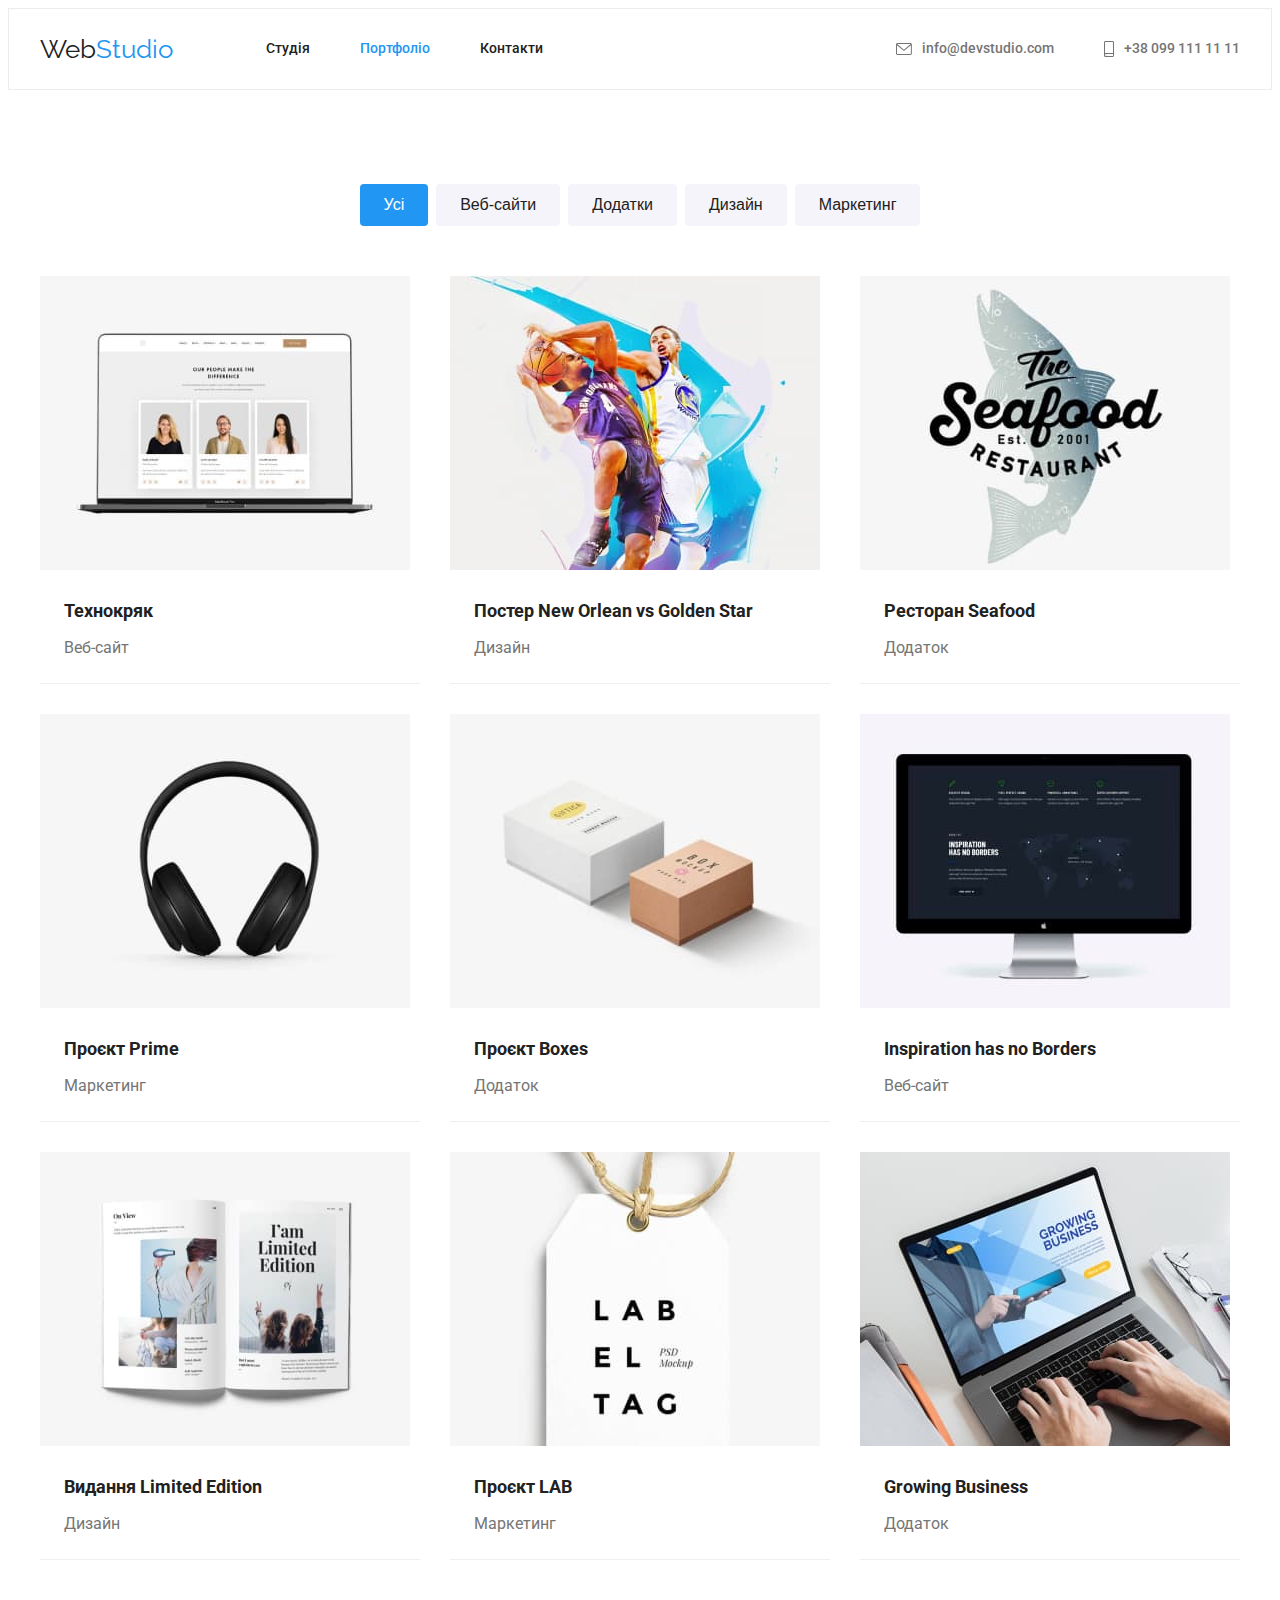
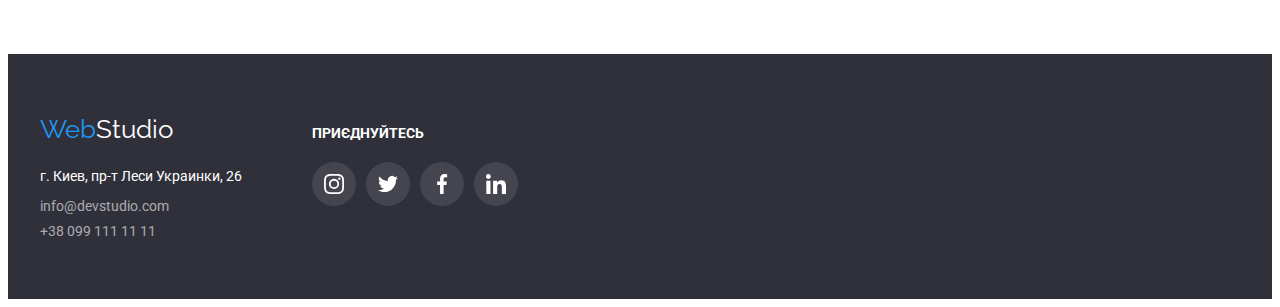
==== portfolio.html @ 684dcda2 "First commit" ====
<!DOCTYPE html>
<html lang="uk">

<head>
    <meta charset="UTF-8">
    <meta http-equiv="X-UA-Compatible" content="IE=edge">
    <meta name="viewport" content="width=device-width, initial-scale=1.0">
    <link rel="stylesheet" href="https://cdnjs.cloudflare.com/ajax/libs/modern-normalize/1.1.0/modern-normalize.min.css"
        integrity="sha512-wpPYUAdjBVSE4KJnH1VR1HeZfpl1ub8YT/NKx4PuQ5NmX2tKuGu6U/JRp5y+Y8XG2tV+wKQpNHVUX03MfMFn9Q=="
        crossorigin="anonymous" referrerpolicy="no-referrer" />
    <link rel="preconnect" href="https://fonts.googleapis.com">
    <link rel="preconnect" href="https://fonts.gstatic.com" crossorigin>
    <link
        href="https://fonts.googleapis.com/css2?family=Raleway:wght@700&family=Roboto:wght@400;500;700;900&display=swap"
        rel="stylesheet">

    <link rel="stylesheet" href="./css/style.css">
    <title>Portfolio</title>

</head>

<body>

    <header class="page-header">
        <div class="main-nav container">
            <nav class="header-nav">
                <a href="./index.html" class="logo-header">Web<span class="accent">Studio</span></a>
    
                <ul class="header-list list">
                    <li class="item"><a href="./index.html" class=" nav-link">Студія</a></li>
                    <li class="item"><a href="" class="accent nav-link">Портфоліо</a></li>
                    <li class="item"><a href="" class="nav-link">Контакти</a></li>
                </ul>
            </nav>
    
            <ul class="contacts-header list">
                <li class="item icon-mail">
                    <a class="contact link-mail" href="mailto:info@devstudio.com">
                        <svg class="header-icon" width="16" height="12">
                            <use href="./images/icons.svg#icon-envelope"></use>
                        </svg>
                        info@devstudio.com
                    </a>
                </li>
    
                <li class="item icon-phone">
                    <a class="contact link-number" href="tel:+380991111111">
                        <svg class="header-icon" width="10" height="16">
                            <use href="./images/icons.svg#icon-smartphone"></use>
                        </svg>
                        +38 099 111 11 11
                    </a>
                </li>
            </ul>
        </div>
    
    
    </header>

    <main>
        <section class="section portfolio">
            <div class="container">
                <h1 class="visually-hidden">Портфоліо</h1>
                <ul class="button-list list">
                    <li class="button-item">
                        <button type="button" class="button active">Усі</button>
                
                    </li>
                    <li class="button-item">
                        <button type="button" class="button">Веб-сайти</button>
                
                    </li>
                    <li class="button-item">
                        <button type="button" class="button">Додатки</button>
                
                    </li>
                    <li class="button-item">
                        <button type="button" class="button">Дизайн</button>
                
                    </li>
                    <li class="button-item">
                        <button type="button" class="button">Маркетинг</button>
                
                    </li>
                </ul>
                
                <ul class="contain-list list">
                    <li class="contain-item">
                        <a href="" class="link">
                            <img src="./images/laptop-open-website.jpg" alt="ноутбук-відкритий-сайт-компанії" width="370" height="294">

                            <div class="content">
                                <h2 class="contain-header"> Технокряк</h2>
                                <p class="contain-text">Веб-сайт</p>
                            </div>
                        </a>
                    </li>
                    <li class="contain-item">
                        <a href="" class="link">
                            <img src="./images/poster-neworleans-vs-goldenstate.jpg" alt="постер-команди-нба" width="370" height="294">

                            <div class="content">
                                <h2 class="contain-header">Постер New Orlean vs Golden Star</h2>
                                <p class="contain-text">Дизайн</p>
                            </div>
                        </a>
                    </li>
                    <li class="contain-item">
                        <a href="" class="link">
                            <img src="./images/restaurant-seafood-logo.jpg" alt="логотип-ресторану" width="370" height="294">

                            <div class="content">
                                <h2 class="contain-header">Ресторан Seafood</h2>
                                <p class="contain-text">Додаток</p>
                            </div>
                        </a>
                    </li>
                    <li class="contain-item">
                        <a href="" class="link">
                            <img src="./images/headphones.jpg" alt="навушники" width="370" height="294">

                            <div class="content">
                                <h2 class="contain-header">Проєкт Prime</h2>
                                <p class="contain-text">Маркетинг</p>
                            </div>
                        </a>
                    </li>
                    <li class="contain-item">
                        <a href="" class="link">
                            <img src="./images/two-boxes.jpg" alt="дві-коробки-проєкт" width="370" height="294">

                            <div class="content">
                                <h2 class="contain-header">Проєкт Boxes</h2>
                                <p class="contain-text">Додаток</p>
                            </div>
                        </a>
                    </li>
                    <li class="contain-item">
                        <a href="" class="link">
                            <img src="./images/computer-screen-website.jpg" alt="екран-компьютера-вебсайт" width="370" height="294">

                            <div class="content">
                                <h2 class="contain-header">Inspiration has no Borders</h2>
                                <p class="contain-text">Веб-сайт</p>
                            </div>
                        </a>
                    </li>
                    <li class="contain-item">
                        <a href="" class="link">
                            <img src="./images/book-page-open.jpg" alt="відкрита-книга-дизайн" width="370" height="294">

                            <div class="content">
                                <h2 class="contain-header">Видання Limited Edition</h2>
                                <p class="contain-text">Дизайн</p>
                            </div>
                        </a>
                    </li>
                    <li class="contain-item">
                        <a href="" class="link">
                            <img src="./images/label-tag.jpg" alt="проєкт-лаб" width="370" height="294">

                            <div class="content">
                                <h2 class="contain-header">Проєкт LAB</h2>
                                <p class="contain-text">Маркетинг</p>
                            </div>
                        </a>
                    </li>
                    <li class="contain-item">
                        <a href="" class="link">
                            <img src="./images/laptop-aplication-growing-business.jpg" alt="додаток-зростання-бізнесу" width="370"
                                height="294">
                            <div class="content">
                                <h2 class="contain-header">Growing Business</h2>
                                <p class="contain-text">Додаток</p>
                            </div>
                        </a>
                    </li>
                </ul>
            </div>
        </section>
        
        
    </main>

    <footer class="footer">
        <div class="container footer-flex">
            <div class="footer-adress">
                <a href="./index.html" class="logo-footer">Web<span class="white-span">Studio</span></a>
    
                <address class="address">
                    <ul class="contacts list">
                        <li class="footer-item"><a class="link-address" href="https://goo.gl/maps/LzQ1119umcAYYYz89"
                                target="_blank" rel="noopener noreferrer nofollow">г. Киев, пр-т Леси
                                Украинки, 26</a></li>
    
                        <li class="footer-item"><a class="link-mail" href="mailto:info@devstudio.com">info@devstudio.com</a>
                        </li>
                        <li class="footer-item"><a class="link-number" href="tel:+380991111111">+38 099 111 11 11</a></li>
                    </ul>
                </address>
            </div>
    
            <div class="social-links-footer">
                <span class="social-title">приєднуйтесь</span>
                <ul class="social-list list">
                    <li class="social-item"><a href="" class="social-link-footer link">
                            <svg class="social-icon" width="20" height="20">
                                <use href="./images/icons.svg#icon-instagram"></use>
                            </svg>
                        </a>
                    </li>
    
                    <li class="social-item"><a href="" class="social-link-footer link">
                            <svg class="social-icon" width="20" height="20">
                                <use href="./images/icons.svg#icon-twitter"></use>
                            </svg>
                        </a>
                    </li>
                    <li class="social-item"><a href="" class="social-link-footer link">
                            <svg class="social-icon" width="20" height="20">
                                <use href="./images/icons.svg#icon-facebook"></use>
                            </svg>
                        </a>
                    </li>
                    <li class="social-item"><a href="" class="social-link-footer link">
                            <svg class="social-icon" width="20" height="20">
                                <use href="./images/icons.svg#icon-linkedin"></use>
                            </svg>
                        </a>
                    </li>
                </ul>
            </div>
        </div>
    </footer>
</body>




</html>
---- css/style.css ----
:root{
    --main-light-color:#FFF;
    --main-dark-color:#212121;
    --main-background-color:#2F303A;
    --sec-background-color:#F5F4FA;

    --primary-text-color: #757575;
    --accent-color: #2196F3;

}

                    /*Global styles body*/

body {
    color: var(--primary-text-color);

    font-family: 'Roboto', sans-serif;
    font-size: 14px;

}

h1,
h2,
h3,
h4,
h5,
h6,
p {
    margin: 0;
}

.list {
    padding: 0;
    margin: 0;
    list-style: none;

}

.visually-hidden {
    position: absolute;
    width: 1px;
    height: 1px;
    margin: -1px;
    border: 0;
    padding: 0;
    white-space: nowrap;
    clip-path: inset(100%);
    clip: rect(0 0 0 0);
    overflow: hidden;
}

.container {
    margin-left: auto;
    margin-right: auto;
    width: 1200px;
    padding-left: 15px;
    padding-right: 15px;
}

.section {
    padding: 94px 0;
}


                        /* Header*/
.page-header {
    background-color: var(--main-light-color);
    border: 1px solid #ECECEC;
}

.main-nav {
    display: flex;
    align-items: center;
}

.header-nav {
    display: flex;
    align-items: center;
}

.logo-header {
    text-decoration: none;
    font-family: 'Raleway', sans-serif;
    font-size: 26px;
    line-height: 1.19;
    color: var(--main-dark-color);
}

.header-list {
    display: flex;
    margin-left: 93px;
}

.header-list .item:not(:last-child) {
    margin-right: 50px;
}

.nav-link{
    display: block;
    padding-top: 32px;
    padding-bottom: 32px;

    text-decoration: none;
    font-weight: 500;
    font-size: 14px;
    line-height: 1.14;

    color: var(--main-dark-color);
    text-transform: capitalize;
}

.nav-link:hover,
.nav-link:focus,
.link-mail:hover,
.link-mail:focus,
.link-number:hover,
.link-number:focus,
.link-address:hover,
.link-address:focus,
.item .contact:hover,
.item .contact:focus,
.accent{
    color: var(--accent-color);
}

.contacts-header {
    display: flex;
    margin-left: auto;

    list-style: none;
    font-weight: 500;
    font-size: 14px;
    line-height: 1.14;

    color:var(--primary-text-color);

}

.header-icon {
    margin-right: 10px;
}

.contacts-header .item+.item {
    margin-left: 50px; 
}

.item .contact {
color: var(--primary-text-color);
display: flex;
align-items: center;
}

.header-icon {
    fill: currentColor;
}


                        /*First section*/
.main-section{
    background-color: var(--main-background-color);
    text-align: center;
    padding: 200px 0;
}

.overlay {
    max-width: 1600px;
    min-height: 600px;
    margin-left: auto;
    margin-right: auto;
    background-image: linear-gradient(
    to right,
    rgba(47, 48, 58, 0.4) ,rgba(47, 48, 58, 0.4)),
    url(../images/hero-img.jpg);
    background-size: cover;
    background-position: center;
}
.hero-title{
    margin-top: 0;
    margin-bottom: 30px;
    margin-left: auto;
    margin-right: auto;

    width: 696px;
    font-weight: 900;
    font-size: 44px;
    line-height: 1.36;
    text-transform: uppercase;

    color:var(--main-light-color);
}

.main-button{
    font-size: 16px;
    font-weight: 500;
    line-height:1.875;
    align-items: center;
    text-align: center;
    cursor: pointer;
    color: var(--main-light-color);
    background: var(--accent-color);
    box-shadow: 0px 4px 4px rgba(0, 0, 0, 0.15);
    border-radius: 4px;
    border-color: transparent;
}
.main-button:hover,
.main-button:focus{
    background: #188CE8;
}


                            /*Skills*/
.skills-list {
    display: flex;
    flex-wrap: wrap;
}

.skills-item {
    width: 270px;
    list-style: none;
    background: var(--main-light-color);
}

.skills-item:not(:last-of-type){
    margin-right: 30px;
}

.icon-skills {
    background-color: var(--sec-background-color);
    padding: 25px 100px;
    margin-bottom: 30px;
    border-radius: 4px;
}

.skills-title {
    margin-bottom: 10px;
    font-weight: 700;
    font-size: 14px;
    text-transform: uppercase;
    color: var(--main-dark-color);
}
.skills-text {
    line-height: 1.72;
}


                            /*Work*/
.sec-header{
    text-align: center;
    margin-bottom: 50px;

    font-weight: 700;
    font-size: 36px;
    line-height: 1.16;

    color: var(--main-dark-color);
}
.work-list{
    display: flex;
    list-style: none;
}

.work-item:not(:last-child) {
    margin-right: 30px;

}

.work-section {
    padding-top: 0;
}


                            /*Team*/
.team-section {
    background:var(--sec-background-color);

}

.third-header {
    padding-top: 30px;
    margin-bottom: 10px;
    font-weight: 500;
    font-size: 16px;
    line-height: 1.18;

    color: var(--main-dark-color);
}

.team-list {
    display: flex;
    list-style: none;
}

.team-member {
    text-align: center;
    background: #FFFFFF;
    box-shadow: 0px 1px 3px rgba(0, 0, 0, 0.12), 0px 1px 1px rgba(0, 0, 0, 0.14), 0px 2px 1px rgba(0, 0, 0, 0.2);
    border-radius: 0px 0px 4px 4px;
}

.team-member:not(:last-child) {
    margin-right: 30px;
}
.team-text {
    padding-bottom: 30px;

    font-size: 16px;
    line-height: 1.18;
}

.social-list {
    display: flex;
    justify-content: center;
}

.social-item {
    margin-bottom: 30px;
}

.social-link {
    display: flex;
    justify-content: center;
    align-items: center;

    color: #AFB1B8;
    border-radius: 50%;
    width: 44px;
    height: 44px;
}

.social-link:hover,
.social-link:focus {
    color:var(--main-light-color);
    background-color:var(--accent-color) ;
}

.social-icon {
    fill: currentColor;
}

.social-item:not(:last-child) {
    margin-right: 10px;
}

                            /* Clients */


.clients-list {
    display: flex;
    
}

.clients-item {
    display: flex;
    align-items: center;
    justify-content: center;
    
}

.clients-item:not(:last-child) {
    margin-right: 30px;
}

.client-icon {
    fill: currentColor;
}

.client-link {
    color:#AFB1B8;
    padding: 16px 32px;
    border: 1px solid #AFB1B8;
    border-radius: 4px;
}

.client-link:hover,
.client-link:focus {
    color: var(--accent-color);
    border-color: var(--accent-color);
}

                            /*Footer*/
.footer{
    background:var(--main-background-color);
    padding: 60px 0;
}

.logo-footer {
    margin-bottom: 20px;
    display: block;
    
    text-decoration: none;
    font-family: 'Raleway', sans-serif;
    font-size: 26px;
    line-height: 1.19;
    color: var(--accent-color);
}
.white-span{
    color: var(--main-light-color);
}

.footer-adress {
    margin-right: 70px;
}

.address{
    font-style: normal;
}

.footer-item:not(:last-child) {
    margin-bottom: 9px;
}
.link-number,
.link-mail {
    text-decoration: none;
    color: rgba(255, 255, 255, 0.6);
}
.link-address{
    text-decoration: none;
    font-size: 14px;
    line-height: 1.71;
    color:var(--main-light-color);
}

.social-links {
    display: flex;
    
}

.social-title {
    display: block;
    padding-top: 12px;
    margin-bottom: 20px;

    color: var(--main-light-color);

    text-transform: uppercase;
    line-height: 1.14;
    font-weight: 700;
}
.footer-flex {
    display: flex;
}


.social-link-footer {
    display: flex;
    justify-content: center;
    align-items: center;

    color:var(--main-light-color);
    background-color: rgba(255, 255, 255, 0.1);;
    border-radius: 50%;
    width: 44px;
    height: 44px;
}

.social-link-footer:hover,
.social-link-footer:focus {
    color: var(--main-light-color);
    background-color: var(--accent-color);
}






                            /* *Portfolio*/
.portfolio{
    background-color: var(--main-light-color);
}

.button-list {
    display: flex;
    justify-content: center;
    margin-bottom: 50px;
    list-style: none;
}

.button-item:not(:last-child) {
    margin-right: 8px;
}

.button {
    padding: 6px 22px;
    cursor: pointer;
    font-weight: 500;
    font-size: 16px;
    line-height: 1.62;
    text-align: center;
   
    color:var(--main-dark-color);
    background:var(--sec-background-color);
    border-radius: 4px;
    border-color: transparent;
}

.button.active {
    background-color: var(--accent-color);
    color: var(--main-light-color);
}


.button:hover,
.button:focus{
    color: var(--main-light-color);
    background-color: var(--accent-color);
    box-shadow: 0px 3px 1px rgba(0, 0, 0, 0.1), 0px 1px 2px rgba(0, 0, 0, 0.08), 0px 2px 2px rgba(0, 0, 0, 0.12);
}

.link {
    text-decoration: none;
}

.contain-list {
    display: flex;
    flex-wrap: wrap;
    margin-left: -30px;
    margin-top: -30px;

    list-style: none;
}

.contain-item {
    flex-basis: calc(100% / 3 - 30px);
    margin-left: 30px;
    margin-top: 30px;
    border-bottom: 1px solid #EEEE;
}

.contain-item:hover {
    box-shadow: 0px 1px 1px rgba(0, 0, 0, 0.12), 0px 4px 4px rgba(0, 0, 0, 0.06), 1px 4px 6px rgba(0, 0, 0, 0.16);
}

.contain-header {
    margin-bottom: 4px;
    font-weight: 700;
    font-size: 18px;
    line-height: 2;
    color: var(--main-dark-color);
}

.contain-text {
    font-size: 16px;
    line-height: 1.88;
    color: var(--primary-text-color);

}

.content {
    padding: 20px 24px;
}
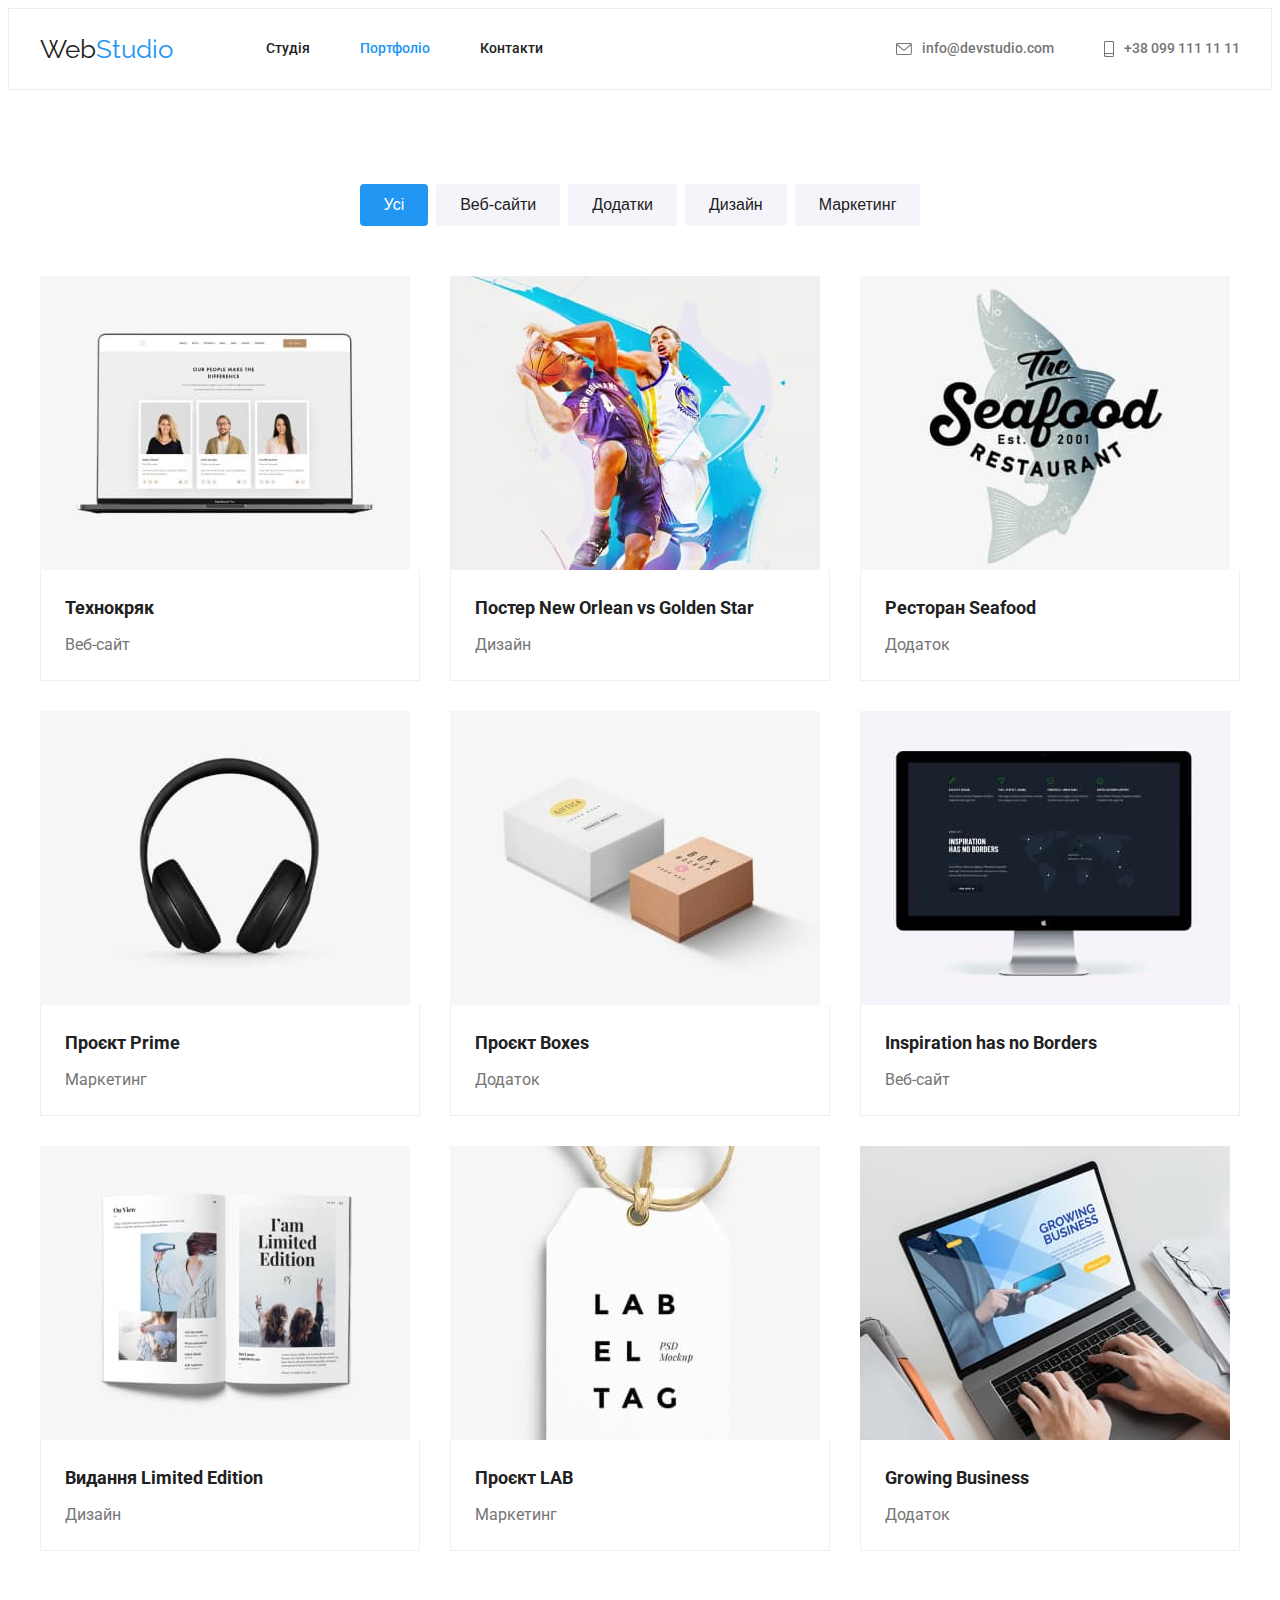
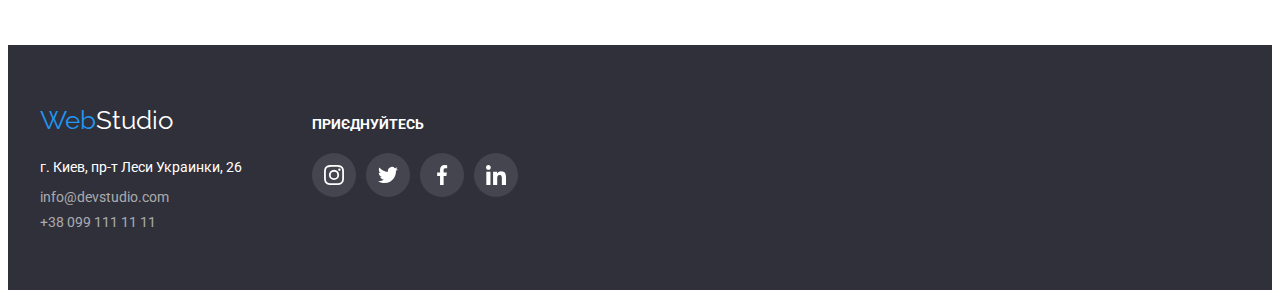
==== commit f9e9826e: "fixed shadows and borders" ====
--- a/portfolio.html
+++ b/portfolio.html
@@ -86,7 +86,7 @@
                 
                 <ul class="contain-list list">
                     <li class="contain-item">
-                        <a href="" class="link">
+                        <a href="" class="contain-link link">
                             <img src="./images/laptop-open-website.jpg" alt="ноутбук-відкритий-сайт-компанії" width="370" height="294">
 
                             <div class="content">
@@ -96,7 +96,7 @@
                         </a>
                     </li>
                     <li class="contain-item">
-                        <a href="" class="link">
+                        <a href="" class="contain-link link">
                             <img src="./images/poster-neworleans-vs-goldenstate.jpg" alt="постер-команди-нба" width="370" height="294">
 
                             <div class="content">
@@ -106,7 +106,7 @@
                         </a>
                     </li>
                     <li class="contain-item">
-                        <a href="" class="link">
+                        <a href="" class="contain-link link">
                             <img src="./images/restaurant-seafood-logo.jpg" alt="логотип-ресторану" width="370" height="294">
 
                             <div class="content">
@@ -116,7 +116,7 @@
                         </a>
                     </li>
                     <li class="contain-item">
-                        <a href="" class="link">
+                        <a href="" class="contain-link link">
                             <img src="./images/headphones.jpg" alt="навушники" width="370" height="294">
 
                             <div class="content">
@@ -126,7 +126,7 @@
                         </a>
                     </li>
                     <li class="contain-item">
-                        <a href="" class="link">
+                        <a href="" class="contain-link link">
                             <img src="./images/two-boxes.jpg" alt="дві-коробки-проєкт" width="370" height="294">
 
                             <div class="content">
@@ -136,7 +136,7 @@
                         </a>
                     </li>
                     <li class="contain-item">
-                        <a href="" class="link">
+                        <a href="" class="contain-link link">
                             <img src="./images/computer-screen-website.jpg" alt="екран-компьютера-вебсайт" width="370" height="294">
 
                             <div class="content">
@@ -146,7 +146,7 @@
                         </a>
                     </li>
                     <li class="contain-item">
-                        <a href="" class="link">
+                        <a href="" class="contain-link link">
                             <img src="./images/book-page-open.jpg" alt="відкрита-книга-дизайн" width="370" height="294">
 
                             <div class="content">
@@ -156,7 +156,7 @@
                         </a>
                     </li>
                     <li class="contain-item">
-                        <a href="" class="link">
+                        <a href="" class="contain-link link">
                             <img src="./images/label-tag.jpg" alt="проєкт-лаб" width="370" height="294">
 
                             <div class="content">
@@ -166,7 +166,7 @@
                         </a>
                     </li>
                     <li class="contain-item">
-                        <a href="" class="link">
+                        <a href="" class="contain-link link">
                             <img src="./images/laptop-aplication-growing-business.jpg" alt="додаток-зростання-бізнесу" width="370"
                                 height="294">
                             <div class="content">
--- a/css/style.css
+++ b/css/style.css
@@ -7,6 +7,7 @@
     --primary-text-color: #757575;
     --accent-color: #2196F3;
 
+
 }
 
                     /*Global styles body*/
@@ -17,6 +18,10 @@
     font-family: 'Roboto', sans-serif;
     font-size: 14px;
 
+}
+
+img {
+    display: block;
 }
 
 h1,
@@ -115,8 +120,6 @@
 .link-mail:focus,
 .link-number:hover,
 .link-number:focus,
-.link-address:hover,
-.link-address:focus,
 .item .contact:hover,
 .item .contact:focus,
 .accent{
@@ -173,7 +176,9 @@
     url(../images/hero-img.jpg);
     background-size: cover;
     background-position: center;
-}
+    background-repeat: no-repeat;
+}
+
 .hero-title{
     margin-top: 0;
     margin-bottom: 30px;
@@ -201,6 +206,9 @@
     box-shadow: 0px 4px 4px rgba(0, 0, 0, 0.15);
     border-radius: 4px;
     border-color: transparent;
+
+    min-width: 216px;
+    min-height: 50px;
 }
 .main-button:hover,
 .main-button:focus{
@@ -226,9 +234,13 @@
 
 .icon-skills {
     background-color: var(--sec-background-color);
-    padding: 25px 100px;
     margin-bottom: 30px;
     border-radius: 4px;
+
+    height: 120px;
+    display: flex;
+    align-items: center;
+    justify-content: center;
 }
 
 .skills-title {
@@ -366,9 +378,13 @@
 
 .client-link {
     color:#AFB1B8;
-    padding: 16px 32px;
     border: 1px solid #AFB1B8;
     border-radius: 4px;
+    display: flex;
+    justify-content: center;
+    align-items: center;
+    height: 92px;
+    width: 170px;
 }
 
 .client-link:hover,
@@ -521,13 +537,15 @@
 }
 
 .contain-item {
-    flex-basis: calc(100% / 3 - 30px);
+    width: calc((100% - 90px) / 3);
     margin-left: 30px;
     margin-top: 30px;
-    border-bottom: 1px solid #EEEE;
-}
-
-.contain-item:hover {
+}
+.contain-link {
+    display: block;
+}
+.contain-link:hover,
+.contain-link:focus {
     box-shadow: 0px 1px 1px rgba(0, 0, 0, 0.12), 0px 4px 4px rgba(0, 0, 0, 0.06), 1px 4px 6px rgba(0, 0, 0, 0.16);
 }
 
@@ -548,4 +566,7 @@
 
 .content {
     padding: 20px 24px;
-}
+    border-bottom: 1px solid #EEEE;
+    border-left: 1px solid #EEEE;
+    border-right: 1px solid #EEEE;
+}
